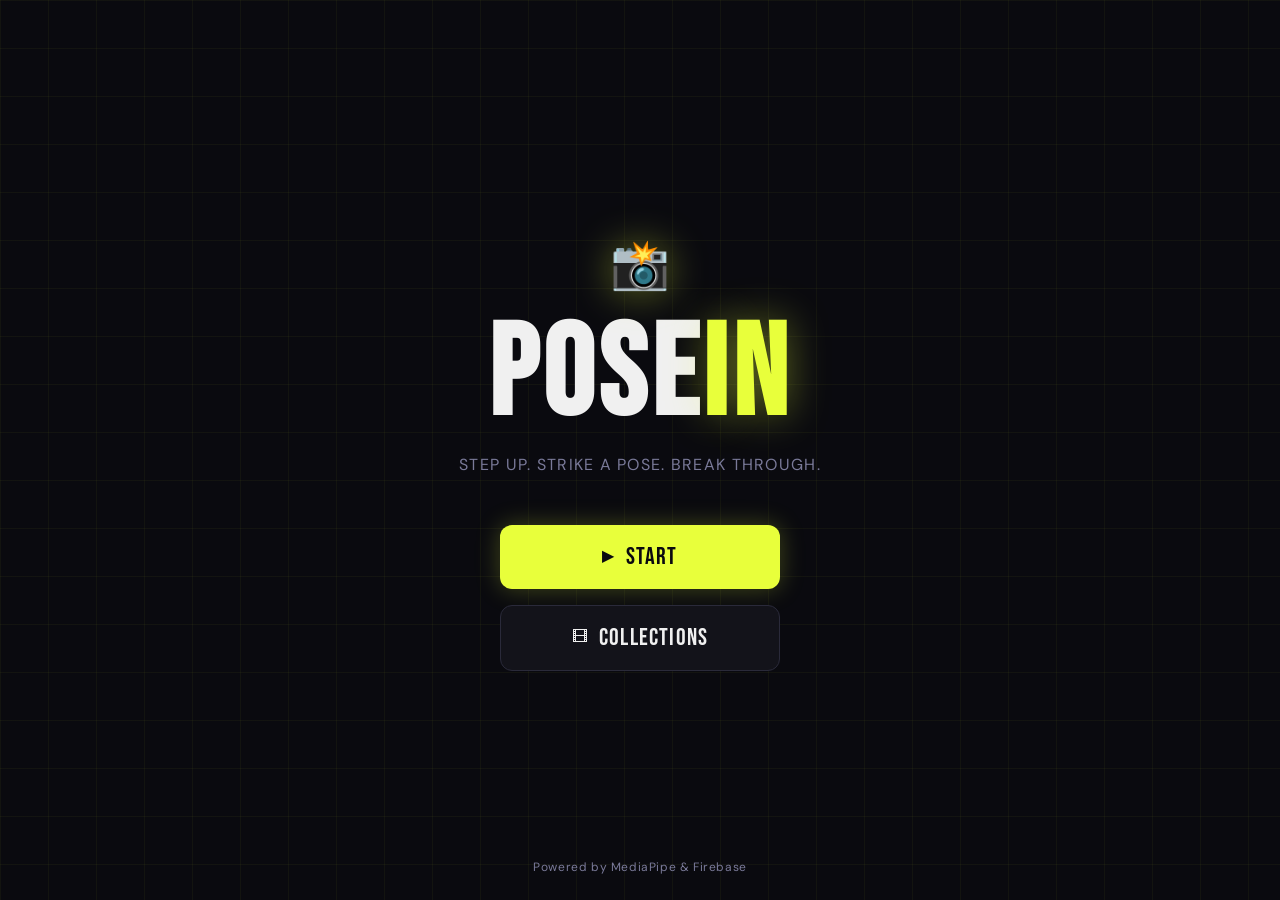
==== index.html @ 0b7c1d47 "Initial commit" ====
<!DOCTYPE html>
<html lang="en">
<head>
  <meta charset="UTF-8" />
  <meta name="viewport" content="width=device-width, initial-scale=1.0" />
  <title>Pose-In Booth</title>
  <link rel="stylesheet" href="css/global.css" />
  <link rel="stylesheet" href="css/lobby.css" />
</head>
<body>

  <div class="lobby-container">

    <div class="lobby-bg-grid"></div>

    <header class="lobby-header">
      <div class="logo-mark">📸</div>
      <h1 class="lobby-title">Pose<span class="accent">In</span></h1>
      <p class="lobby-subtitle">Step up. Strike a pose. Break through.</p>
    </header>

    <nav class="lobby-nav">
      <a href="camera.html" class="btn btn-primary">
        <span class="btn-icon">▶</span>
        Start
      </a>
      <a href="collections.html" class="btn btn-secondary">
        <span class="btn-icon">🎞</span>
        Collections
      </a>
    </nav>

    <footer class="lobby-footer">
      <p>Powered by MediaPipe &amp; Firebase</p>
    </footer>

  </div>

</body>
</html>
---- css/global.css ----
/* ═══════════════════════════════════════════
   GLOBAL.CSS — Shared styles & design tokens
   ═══════════════════════════════════════════ */

@import url('https://fonts.googleapis.com/css2?family=Bebas+Neue&family=DM+Sans:wght@400;500;700&display=swap');

/* ── DESIGN TOKENS ── */
:root {
  --clr-bg:          #0a0a0f;
  --clr-surface:     #13131a;
  --clr-border:      #2a2a3a;
  --clr-accent:      #e8ff3b;
  --clr-accent-dim:  #b8cc2a;
  --clr-danger:      #ff4757;
  --clr-success:     #2ed573;
  --clr-text:        #f0f0f0;
  --clr-text-muted:  #7a7a99;

  --font-display:    'Bebas Neue', sans-serif;
  --font-body:       'DM Sans', sans-serif;

  --radius-sm:       6px;
  --radius-md:       12px;
  --radius-lg:       20px;

  --transition:      0.2s ease;
}

/* ── RESET ── */
*, *::before, *::after { box-sizing: border-box; margin: 0; padding: 0; }

html, body {
  width: 100%; height: 100%;
  background: var(--clr-bg);
  color: var(--clr-text);
  font-family: var(--font-body);
  font-size: 16px;
  line-height: 1.5;
  -webkit-font-smoothing: antialiased;
}

a { color: inherit; text-decoration: none; }
button { cursor: pointer; border: none; background: none; font-family: inherit; }
img, video { display: block; max-width: 100%; }

/* ── UTILITY ── */
.hidden { display: none !important; }

/* ── SHARED BUTTONS ── */
.btn {
  display: inline-flex;
  align-items: center;
  justify-content: center;
  gap: 10px;
  padding: 14px 32px;
  border-radius: var(--radius-md);
  font-family: var(--font-display);
  font-size: 1.3rem;
  letter-spacing: 0.05em;
  transition: transform var(--transition), box-shadow var(--transition);
}

.btn:hover { transform: translateY(-2px); }
.btn:active { transform: translateY(0); }

.btn-primary {
  background: var(--clr-accent);
  color: #0a0a0f;
  box-shadow: 0 0 24px rgba(232, 255, 59, 0.25);
}
.btn-primary:hover { box-shadow: 0 0 40px rgba(232, 255, 59, 0.4); }

.btn-secondary {
  background: var(--clr-surface);
  color: var(--clr-text);
  border: 1px solid var(--clr-border);
}
.btn-secondary:hover { border-color: var(--clr-accent); }

.btn-danger {
  background: var(--clr-danger);
  color: #fff;
}

.btn-back {
  font-family: var(--font-body);
  font-size: 0.9rem;
  color: var(--clr-text-muted);
  transition: color var(--transition);
}
.btn-back:hover { color: var(--clr-accent); }

.btn-icon { font-size: 1rem; }

/* ── SPINNER ── */
.spinner {
  width: 40px; height: 40px;
  border: 3px solid var(--clr-border);
  border-top-color: var(--clr-accent);
  border-radius: 50%;
  animation: spin 0.8s linear infinite;
  margin: 0 auto 16px;
}
@keyframes spin { to { transform: rotate(360deg); } }

/* ── MODAL BASE ── */
.modal {
  position: fixed;
  inset: 0;
  z-index: 100;
  display: flex;
  align-items: center;
  justify-content: center;
}

.modal-backdrop {
  position: absolute;
  inset: 0;
  background: rgba(0,0,0,0.75);
  backdrop-filter: blur(4px);
}

.modal-content {
  position: relative;
  background: var(--clr-surface);
  border: 1px solid var(--clr-border);
  border-radius: var(--radius-lg);
  padding: 32px;
  max-width: 90vw;
  z-index: 1;
}

.modal-confirm { text-align: center; max-width: 360px; }
.modal-confirm h3 { font-size: 1.3rem; margin-bottom: 8px; }
.modal-confirm p  { color: var(--clr-text-muted); margin-bottom: 24px; }
.modal-actions { display: flex; gap: 12px; justify-content: center; }

.btn-close {
  position: absolute;
  top: 16px; right: 16px;
  color: var(--clr-text-muted);
  font-size: 1.1rem;
  transition: color var(--transition);
}
.btn-close:hover { color: var(--clr-text); }
---- css/lobby.css ----
/* ════════════════════════
   LOBBY.CSS
   ════════════════════════ */

.lobby-container {
  min-height: 100vh;
  display: flex;
  flex-direction: column;
  align-items: center;
  justify-content: center;
  gap: 48px;
  padding: 40px 24px;
  position: relative;
  overflow: hidden;
}

/* Subtle grid background */
.lobby-bg-grid {
  position: absolute;
  inset: 0;
  background-image:
    linear-gradient(rgba(232,255,59,0.04) 1px, transparent 1px),
    linear-gradient(90deg, rgba(232,255,59,0.04) 1px, transparent 1px);
  background-size: 48px 48px;
  pointer-events: none;
}

/* ── HEADER ── */
.lobby-header {
  text-align: center;
  animation: fadeUp 0.6s ease both;
}

.logo-mark {
  font-size: 3rem;
  margin-bottom: 12px;
  filter: drop-shadow(0 0 20px rgba(232,255,59,0.4));
}

.lobby-title {
  font-family: var(--font-display);
  font-size: clamp(4rem, 12vw, 8rem);
  letter-spacing: 0.04em;
  line-height: 1;
  color: var(--clr-text);
}

.lobby-title .accent {
  color: var(--clr-accent);
  text-shadow: 0 0 40px rgba(232,255,59,0.4);
}

.lobby-subtitle {
  margin-top: 12px;
  color: var(--clr-text-muted);
  font-size: 1rem;
  letter-spacing: 0.08em;
  text-transform: uppercase;
}

/* ── NAV ── */
.lobby-nav {
  display: flex;
  flex-direction: column;
  gap: 16px;
  width: 100%;
  max-width: 280px;
  animation: fadeUp 0.6s 0.1s ease both;
}

.lobby-nav .btn {
  width: 100%;
  font-size: 1.5rem;
}

/* ── FOOTER ── */
.lobby-footer {
  position: absolute;
  bottom: 24px;
  color: var(--clr-text-muted);
  font-size: 0.75rem;
  letter-spacing: 0.05em;
}

/* ── ANIMATION ── */
@keyframes fadeUp {
  from { opacity: 0; transform: translateY(20px); }
  to   { opacity: 1; transform: translateY(0); }
}
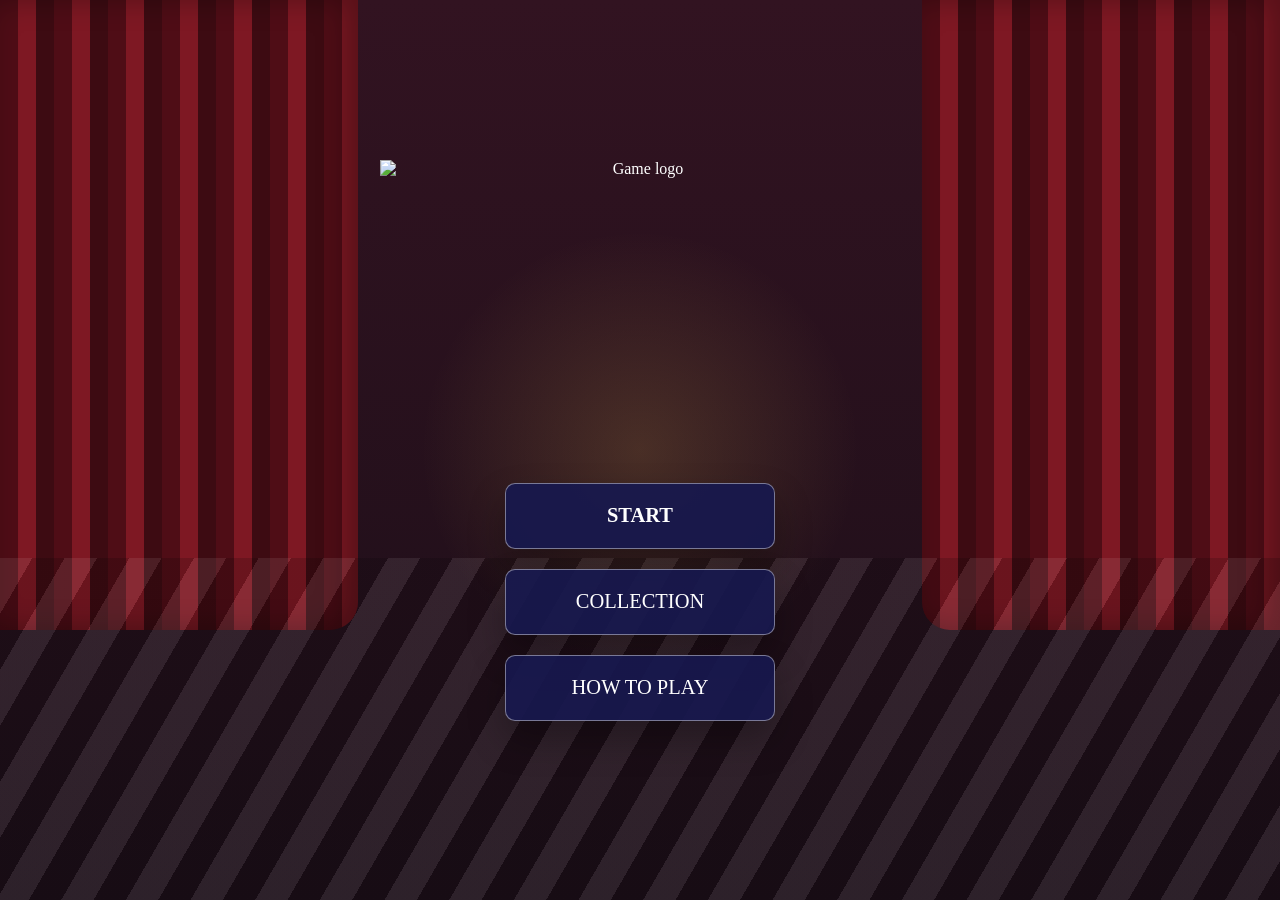
==== commit fc594afe: "Add files via upload" ====
--- a/index.html
+++ b/index.html
@@ -1,40 +1,53 @@
 <!DOCTYPE html>
 <html lang="en">
 <head>
-  <meta charset="UTF-8" />
-  <meta name="viewport" content="width=device-width, initial-scale=1.0" />
-  <title>Pose-In Booth</title>
-  <link rel="stylesheet" href="css/global.css" />
-  <link rel="stylesheet" href="css/lobby.css" />
+  <meta charset="UTF-8">
+  <meta name="viewport" content="width=device-width, initial-scale=1.0">
+  <title>AR Game Lobby</title>
+  <link rel="stylesheet" href="styles.css">
 </head>
-<body>
+<body class="page page-lobby">
+  <main class="shell">
+    <section class="stage-backdrop" aria-hidden="true">
+      <div class="stage-curtain curtain-left"></div>
+      <div class="stage-curtain curtain-right"></div>
+      <div class="stage-floor"></div>
+    </section>
 
-  <div class="lobby-container">
+    <section class="lobby-layout">
+      <div class="logo-placeholder">
+        <div class="logo-frame">
+          <img class="logo-image" src="./PSBimg/logo.png" alt="Game logo">
+        </div>
+      </div>
 
-    <div class="lobby-bg-grid"></div>
+      <nav class="menu-actions stage-menu" aria-label="Main menu">
+        <a class="action action-primary stage-button" href="camera.html">Start</a>
+        <a class="action action-secondary stage-button" href="collections.html">Collection</a>
+        <button id="howToPlayButton" class="action action-secondary stage-button" type="button">How To Play</button>
+      </nav>
+    </section>
+  </main>
 
-    <header class="lobby-header">
-      <div class="logo-mark">📸</div>
-      <h1 class="lobby-title">Pose<span class="accent">In</span></h1>
-      <p class="lobby-subtitle">Step up. Strike a pose. Break through.</p>
-    </header>
+  <div id="howToPlayModal" class="pose-modal-overlay hidden">
+    <div class="pose-modal howto-modal">
+      <header class="pose-modal-header">
+        <button id="closeHowToPlay" class="back-button pose-back-button" type="button">Back</button>
+        <h2>How To Play</h2>
+      </header>
 
-    <nav class="lobby-nav">
-      <a href="camera.html" class="btn btn-primary">
-        <span class="btn-icon">▶</span>
-        Start
-      </a>
-      <a href="collections.html" class="btn btn-secondary">
-        <span class="btn-icon">🎞</span>
-        Collections
-      </a>
-    </nav>
+      <div class="howto-content">
+        <p>Choose a pose, stand in front of the camera, and match the cutout as closely as you can.</p>
+        <p>Press <strong>Capture</strong> to start, hold your position, and aim for the highest accuracy.</p>
+        <p>Your clip saves automatically after the round and can be viewed in <strong>Collection</strong>.</p>
+      </div>
 
-    <footer class="lobby-footer">
-      <p>Powered by MediaPipe &amp; Firebase</p>
-    </footer>
-
+      <footer class="pose-modal-actions">
+        <button id="howToPlayDone" class="modal-button modal-confirm" type="button">Got It</button>
+      </footer>
+    </div>
   </div>
 
+  <script src="index.js"></script>
 </body>
 </html>
--- a/styles.css
+++ b/styles.css
@@ -0,0 +1,1207 @@
+:root {
+  --navy: #17184f;
+  --navy-soft: rgba(23, 24, 79, 0.92);
+  --navy-glass: rgba(23, 24, 79, 0.72);
+  --cream: #fff7e8;
+  --gold: #f1cf60;
+  --red-brick: #b82028;
+  --red-brick-dark: #89141a;
+  --brick-line: #f0d4c7;
+  --text: #ffffff;
+  --muted: #ddd8f3;
+  --line: rgba(255, 255, 255, 0.26);
+  --success: #72f7af;
+  --danger: #ff8ba0;
+  --shadow: 0 18px 36px rgba(0, 0, 0, 0.28);
+  --hole-width: 250px;
+  --hole-height: calc(100vh - 58px - 82px - 32px);
+}
+
+* {
+  box-sizing: border-box;
+}
+
+html,
+body {
+  margin: 0;
+  min-height: 100%;
+  font-family: Georgia, "Times New Roman", serif;
+  background: #120d1d;
+  color: var(--text);
+}
+
+body {
+  min-height: 100vh;
+  overflow: hidden;
+}
+
+a,
+button {
+  font: inherit;
+}
+
+.page {
+  position: relative;
+  min-height: 100vh;
+  overflow: hidden;
+}
+
+.page-collections {
+  background: linear-gradient(180deg, #720f0f 0%, #6b0808 100%);
+}
+
+.shell,
+.camera-shell {
+  position: relative;
+  min-height: 100vh;
+}
+
+.stage-backdrop {
+  position: absolute;
+  inset: 0;
+  background:
+    radial-gradient(circle at center, rgba(255, 203, 88, 0.16), transparent 28%),
+    linear-gradient(180deg, #321321 0%, #1b0e18 100%);
+}
+
+.stage-curtain {
+  position: absolute;
+  top: 0;
+  width: 28%;
+  height: 70%;
+  background:
+    repeating-linear-gradient(
+      90deg,
+      #4f0d16 0 18px,
+      #7e1823 18px 36px,
+      #3d0b12 36px 54px
+    );
+  box-shadow: inset -12px 0 30px rgba(0, 0, 0, 0.32);
+}
+
+.curtain-left {
+  left: 0;
+  border-bottom-right-radius: 28px;
+}
+
+.curtain-right {
+  right: 0;
+  border-bottom-left-radius: 28px;
+}
+
+.stage-floor {
+  position: absolute;
+  inset: auto 0 0;
+  height: 38%;
+  background:
+    repeating-linear-gradient(
+      120deg,
+      rgba(255, 255, 255, 0.08) 0 28px,
+      rgba(0, 0, 0, 0.16) 28px 56px
+    );
+}
+
+.lobby-layout {
+  position: relative;
+  z-index: 1;
+  min-height: 100vh;
+  display: grid;
+  place-items: center;
+  gap: 18px;
+  padding: 16px 32px 36px;
+}
+
+.logo-placeholder {
+  display: grid;
+  place-items: center;
+}
+
+.logo-frame {
+  width: min(620px, 95vw);
+  padding: 0;
+  text-align: center;
+}
+
+.logo-image {
+  display: block;
+  width: min(100%, 520px);
+  max-height: 340px;
+  height: auto;
+  margin: 0 auto;
+  object-fit: contain;
+}
+
+h1,
+h2,
+p {
+  margin: 0;
+}
+
+h1 {
+  font-size: clamp(2.4rem, 5vw, 4rem);
+  line-height: 1;
+  text-transform: uppercase;
+}
+
+h2 {
+  font-size: 1.1rem;
+}
+
+.logo-frame p {
+  margin-top: 12px;
+  color: var(--muted);
+}
+
+.menu-actions,
+.collection-actions {
+  display: flex;
+  gap: 14px;
+}
+
+.menu-actions {
+  flex-direction: column;
+  align-items: center;
+  gap: 20px;
+}
+
+.action,
+.cutout-option,
+.capture-button,
+.utility-button,
+.back-button {
+  display: inline-flex;
+  align-items: center;
+  justify-content: center;
+  border-radius: 10px;
+  padding: 12px 22px;
+  border: 1px solid rgba(255, 255, 255, 0.42);
+  text-decoration: none;
+  color: var(--text);
+  background: var(--navy-soft);
+  cursor: pointer;
+  transition: transform 180ms ease, background 180ms ease, border-color 180ms ease;
+  box-shadow: var(--shadow);
+}
+
+.action:hover,
+.utility-button:hover,
+.back-button:hover,
+.cutout-option:hover,
+.capture-button:hover {
+  transform: translateY(-1px);
+  border-color: #f8f08a;
+  background: #c7cf00;
+  color: var(--navy);
+}
+
+.action:focus-visible,
+.utility-button:focus-visible,
+.back-button:focus-visible,
+.cutout-option:focus-visible,
+.capture-button:focus-visible {
+  transform: translateY(-1px);
+  border-color: #f8f08a;
+  background: #c7cf00;
+  color: var(--navy);
+}
+
+.action-primary,
+.capture-button {
+  background: var(--navy-soft);
+  color: var(--text);
+  font-weight: 700;
+}
+
+.stage-button {
+  min-width: 270px;
+  min-height: 66px;
+  text-transform: uppercase;
+  font-size: 1.28rem;
+}
+
+.camera-feed,
+.overlay-canvas {
+  position: absolute;
+  inset: 0;
+  width: 100%;
+  height: 100%;
+}
+
+.camera-feed {
+  object-fit: cover;
+  background: transparent;
+  opacity: 1;
+}
+
+.overlay-canvas {
+  pointer-events: none;
+}
+
+.top-bar,
+.bottom-bar {
+  position: absolute;
+  left: 0;
+  right: 0;
+  z-index: 3;
+  display: flex;
+  align-items: center;
+  justify-content: space-between;
+  padding: 10px 18px;
+  background: rgba(23, 24, 79, 0.2);
+  border-bottom: 1px solid rgba(255, 255, 255, 0.22);
+  backdrop-filter: blur(4px);
+  -webkit-backdrop-filter: blur(4px);
+}
+
+.top-bar {
+  top: 0;
+}
+
+.top-bar h1 {
+  font-size: clamp(1.2rem, 3vw, 2rem);
+  letter-spacing: 0.06em;
+}
+
+.bottom-bar {
+  bottom: 0;
+  border-top: 1px solid rgba(255, 255, 255, 0.22);
+  border-bottom: 0;
+}
+
+.camera-layout {
+  position: relative;
+  z-index: 2;
+  display: grid;
+  grid-template-columns: 140px minmax(260px, 1fr) 140px;
+  align-items: start;
+  gap: 18px;
+  min-height: 100vh;
+  padding: 84px 20px 100px;
+}
+
+.side-panel {
+  display: flex;
+  flex-direction: column;
+  gap: 18px;
+}
+
+.score-box {
+  padding: 10px 16px;
+  background: var(--navy-soft);
+  border: 1px solid rgba(255, 255, 255, 0.34);
+  border-radius: 10px;
+  text-align: center;
+  box-shadow: var(--shadow);
+}
+
+.score-box span {
+  display: block;
+  margin-bottom: 6px;
+  font-size: 1rem;
+}
+
+.score-box strong {
+  display: block;
+  font-size: 2rem;
+}
+
+.timer-box strong {
+  font-size: 1.6rem;
+}
+
+.pose-zone-wrap {
+  display: grid;
+  place-items: start center;
+}
+
+.pose-zone {
+  position: relative;
+  width: var(--hole-width);
+  height: var(--hole-height);
+  margin-top: 0;
+  border: 4px dashed var(--gold);
+  border-radius: 10px;
+  background: transparent;
+  box-shadow:
+    inset 0 0 0 2px rgba(255, 215, 107, 0.16),
+    0 0 0 9999px rgba(0, 0, 0, 0);
+}
+
+.bottom-left {
+  position: relative;
+}
+
+.hidden {
+  display: none;
+}
+
+.camera-icon-button {
+  width: 82px;
+  height: 62px;
+  padding: 0;
+  border-radius: 12px;
+}
+
+.camera-icon {
+  position: relative;
+  width: 34px;
+  height: 24px;
+  border: 4px solid #ffffff;
+  border-radius: 6px;
+}
+
+.camera-icon::before {
+  content: "";
+  position: absolute;
+  left: 50%;
+  top: 50%;
+  width: 10px;
+  height: 10px;
+  border: 3px solid #ffffff;
+  border-radius: 50%;
+  transform: translate(-50%, -50%);
+}
+
+.camera-icon::after {
+  content: "";
+  position: absolute;
+  top: -10px;
+  left: 6px;
+  width: 12px;
+  height: 8px;
+  border-radius: 4px 4px 0 0;
+  background: #ffffff;
+}
+
+.capture-button:hover .camera-icon,
+.capture-button:focus-visible .camera-icon {
+  border-color: var(--navy);
+}
+
+.capture-button:hover .camera-icon::before,
+.capture-button:focus-visible .camera-icon::before {
+  border-color: var(--navy);
+}
+
+.capture-button:hover .camera-icon::after,
+.capture-button:focus-visible .camera-icon::after {
+  background: var(--navy);
+}
+
+.back-button,
+.utility-button,
+.end-button {
+  min-width: 90px;
+}
+
+.result-banner {
+  position: absolute;
+  right: 24px;
+  bottom: 24px;
+  z-index: 3;
+  max-width: min(420px, calc(100% - 48px));
+  padding: 22px 24px;
+  border-radius: 16px;
+  border: 1px solid var(--line);
+  background: rgba(23, 24, 79, 0.38);
+  box-shadow: var(--shadow);
+  animation: pop-in 220ms ease;
+  backdrop-filter: blur(6px);
+  -webkit-backdrop-filter: blur(6px);
+}
+
+.result-banner.success {
+  border-color: rgba(114, 247, 175, 0.6);
+}
+
+.result-banner.fail {
+  border-color: rgba(255, 127, 150, 0.6);
+}
+
+.collections-shell {
+  min-height: 100vh;
+}
+
+.replay-shell {
+  min-height: 100vh;
+}
+
+.collections-topbar {
+  position: sticky;
+  top: 0;
+  z-index: 3;
+  display: grid;
+  grid-template-columns: 110px 1fr 110px;
+  align-items: center;
+  gap: 12px;
+  padding: 8px 6px;
+  background: var(--navy-soft);
+  border-top: 2px solid #0ca2ff;
+  border-bottom: 1px solid rgba(255, 255, 255, 0.24);
+}
+
+.collections-topbar h1 {
+  font-size: clamp(1.2rem, 3vw, 2rem);
+  text-align: center;
+}
+
+.replay-shell .collections-topbar {
+  grid-template-columns: 110px 1fr 110px;
+  padding: 8px 6px;
+}
+
+.clip-count {
+  justify-self: end;
+  min-width: 84px;
+  padding: 7px 14px;
+  border-radius: 999px;
+  background: #c7cf00;
+  color: #17184f;
+  font-size: 0.9rem;
+  font-weight: 700;
+  text-align: center;
+}
+
+.collections-stage {
+  padding: 18px 4px 24px;
+}
+
+.collection-grid {
+  display: grid;
+  grid-template-columns: repeat(3, minmax(0, 1fr));
+  gap: 14px;
+  align-items: start;
+}
+
+.collection-item {
+  padding: 8px;
+  border-radius: 20px;
+  background: var(--navy-soft);
+  border: 1px solid rgba(255, 255, 255, 0.42);
+  box-shadow: var(--shadow);
+  cursor: pointer;
+}
+
+.collection-preview {
+  position: relative;
+  display: grid;
+  place-items: center;
+  height: 82px;
+  border-radius: 14px;
+  background: rgba(255, 255, 255, 0.03);
+  border: 1px solid rgba(255, 255, 255, 0.18);
+  overflow: hidden;
+}
+
+.preview-trigger {
+  width: 100%;
+  padding: 0;
+  cursor: pointer;
+}
+
+.collection-title {
+  display: block;
+  width: 100%;
+  margin-top: 8px;
+  padding: 0;
+  border: 0;
+  background: transparent;
+  color: var(--text);
+  font: inherit;
+  font-size: 0.82rem;
+  font-weight: 700;
+  text-align: left;
+  text-transform: uppercase;
+  cursor: pointer;
+}
+
+.collection-preview video {
+  width: 100%;
+  height: 100%;
+  object-fit: cover;
+  display: block;
+}
+
+.preview-badge,
+.preview-duration {
+  position: absolute;
+  padding: 2px 6px;
+  border-radius: 999px;
+  border: 1px solid rgba(255, 255, 255, 0.5);
+  background: rgba(23, 24, 79, 0.9);
+  font-size: 0.55rem;
+  line-height: 1;
+}
+
+.preview-badge {
+  top: 6px;
+  left: 6px;
+}
+
+.preview-duration {
+  right: 6px;
+  bottom: 6px;
+}
+
+.preview-play {
+  position: absolute;
+  left: 50%;
+  top: 50%;
+  width: 34px;
+  height: 34px;
+  border-radius: 50%;
+  border: 4px solid #c7cf00;
+  transform: translate(-50%, -50%);
+}
+
+.preview-play::before {
+  content: "";
+  position: absolute;
+  left: 50%;
+  top: 50%;
+  transform: translate(-35%, -50%);
+  width: 0;
+  height: 0;
+  border-top: 8px solid transparent;
+  border-bottom: 8px solid transparent;
+  border-left: 12px solid #c7cf00;
+}
+
+.collection-meta {
+  display: flex;
+  gap: 4px;
+  flex-wrap: wrap;
+  margin-top: 6px;
+  margin-bottom: 8px;
+}
+
+.meta-pill {
+  padding: 1px 6px;
+  border-radius: 999px;
+  border: 1px solid rgba(255, 255, 255, 0.36);
+  background: rgba(255, 255, 255, 0.06);
+  color: var(--muted);
+  font-size: 0.45rem;
+}
+
+.collection-actions {
+  display: grid;
+  grid-template-columns: repeat(3, 1fr);
+  gap: 6px;
+}
+
+.collection-action {
+  display: inline-flex;
+  align-items: center;
+  justify-content: center;
+  min-height: 30px;
+  padding: 0;
+  border-radius: 8px;
+  border: 1px solid rgba(255, 255, 255, 0.42);
+  background: var(--navy-soft);
+  color: #c7cf00;
+  cursor: pointer;
+  text-decoration: none;
+  transition: background 180ms ease, color 180ms ease, border-color 180ms ease, transform 180ms ease;
+}
+
+.collection-action:hover,
+.collection-action:focus-visible {
+  background: #c7cf00;
+  color: var(--navy);
+  border-color: #f8f08a;
+  transform: translateY(-1px);
+}
+
+.action-icon {
+  width: 16px;
+  height: 16px;
+  object-fit: contain;
+  display: block;
+  filter: brightness(0) saturate(100%) invert(80%) sepia(65%) saturate(1496%) hue-rotate(17deg) brightness(98%) contrast(102%);
+  transition: filter 180ms ease, transform 180ms ease;
+}
+
+.collection-action:hover .action-icon,
+.collection-action:focus-visible .action-icon {
+  filter: brightness(0) saturate(100%) invert(11%) sepia(24%) saturate(3446%) hue-rotate(216deg) brightness(92%) contrast(101%);
+}
+
+.replay-stage {
+  padding: 22px 18px 28px;
+}
+
+.replay-card {
+  max-width: 860px;
+  margin: 0 auto;
+}
+
+.replay-preview {
+  position: relative;
+  display: grid;
+  place-items: center;
+  min-height: 260px;
+  border-radius: 20px;
+  background: var(--navy-soft);
+  border: 1px solid rgba(255, 255, 255, 0.42);
+  box-shadow: var(--shadow);
+  overflow: hidden;
+}
+
+.replay-video,
+.replay-preview video {
+  width: 100%;
+  height: 100%;
+  object-fit: cover;
+  display: block;
+}
+
+.replay-mock {
+  position: absolute;
+  inset: 0;
+  display: grid;
+  place-items: center;
+  background: rgba(255, 255, 255, 0.02);
+  border: 0;
+  width: 100%;
+  cursor: pointer;
+}
+
+.replay-mock .preview-play {
+  width: 64px;
+  height: 64px;
+}
+
+.replay-mock .preview-play::before {
+  border-top-width: 14px;
+  border-bottom-width: 14px;
+  border-left-width: 21px;
+}
+
+.replay-meta {
+  display: flex;
+  gap: 12px;
+  flex-wrap: wrap;
+  margin-top: 14px;
+}
+
+.replay-actions {
+  display: grid;
+  grid-template-columns: repeat(3, minmax(0, 1fr));
+  gap: 28px;
+  margin-top: 20px;
+}
+
+.replay-button {
+  min-width: 0;
+  width: 100%;
+  font-size: 1.05rem;
+}
+
+.session-complete-modal {
+  width: min(100%, 470px);
+  padding: 0 18px 20px;
+  border-radius: 12px;
+  background: rgba(22, 22, 80, 0.97);
+  border: 1px solid rgba(255, 255, 255, 0.16);
+  box-shadow: var(--shadow);
+}
+
+.session-complete-header {
+  margin: 0 -18px;
+}
+
+.session-complete-header h2 {
+  grid-column: 1 / -1;
+  text-align: center;
+  font-size: 1.9rem;
+  text-transform: uppercase;
+}
+
+.session-stats-grid {
+  display: grid;
+  grid-template-columns: repeat(3, minmax(0, 1fr));
+  gap: 18px;
+  padding-top: 28px;
+}
+
+.session-stat-card {
+  display: grid;
+  justify-items: center;
+  gap: 8px;
+  padding: 14px 10px 16px;
+  border-radius: 8px;
+  background: rgba(149, 151, 204, 0.25);
+}
+
+.session-stat-card strong {
+  color: #d4d800;
+  font-size: 2.2rem;
+  line-height: 1;
+}
+
+.session-stat-card span {
+  font-size: 0.78rem;
+  text-align: center;
+}
+
+.session-complete-copy {
+  padding: 20px 0 12px;
+  text-align: center;
+}
+
+.session-complete-actions {
+  display: grid;
+  grid-template-columns: repeat(3, minmax(0, 1fr));
+  gap: 18px;
+}
+
+.countdown-overlay {
+  position: absolute;
+  inset: 0;
+  z-index: 12;
+  display: grid;
+  place-items: center;
+  pointer-events: none;
+}
+
+.countdown-value {
+  font-size: clamp(4rem, 12vw, 7rem);
+  font-weight: 700;
+  line-height: 1;
+  color: #fff7e8;
+  text-shadow: 0 10px 28px rgba(0, 0, 0, 0.45);
+}
+
+.session-link-button {
+  display: inline-flex;
+  align-items: center;
+  justify-content: center;
+  text-decoration: none;
+}
+
+.pose-modal-overlay {
+  position: fixed;
+  inset: 0;
+  z-index: 18;
+  display: grid;
+  place-items: center;
+  padding: 20px;
+  background: rgba(0, 0, 0, 0.55);
+  backdrop-filter: blur(4px);
+  -webkit-backdrop-filter: blur(4px);
+}
+
+.pose-modal-overlay.hidden {
+  display: none;
+}
+
+.pose-modal {
+  width: min(100%, 560px);
+  min-height: 420px;
+  max-height: min(82vh, 620px);
+  padding: 0 14px 18px;
+  border-radius: 14px;
+  background: rgba(22, 22, 80, 0.96);
+  border: 1px solid rgba(255, 255, 255, 0.16);
+  box-shadow: var(--shadow);
+}
+
+.pose-modal-header {
+  display: grid;
+  grid-template-columns: 86px 1fr 86px;
+  align-items: center;
+  margin: 0 -10px;
+  padding: 10px 14px;
+  border-radius: 14px 14px 0 0;
+  background: #2430ae;
+}
+
+.pose-modal-header h2 {
+  text-align: center;
+  font-size: 1.7rem;
+  text-transform: uppercase;
+}
+
+.pose-back-button {
+  min-width: 74px;
+  padding: 8px 14px;
+}
+
+.pose-back-button:hover,
+.pose-back-button:focus-visible,
+.pose-filter:hover,
+.pose-filter:focus-visible {
+  border-color: #f8f08a;
+  background: #c7cf00;
+  color: var(--navy);
+}
+
+.pose-filter-row {
+  display: flex;
+  gap: 10px;
+  flex-wrap: wrap;
+  padding: 16px 0 10px;
+}
+
+.pose-filter {
+  min-width: 48px;
+  min-height: 24px;
+  padding: 0 12px;
+  border-radius: 999px;
+  border: 1px solid rgba(255, 255, 255, 0.82);
+  background: transparent;
+  color: var(--text);
+  text-transform: uppercase;
+  cursor: pointer;
+}
+
+.pose-filter.active {
+  background: rgba(255, 255, 255, 0.14);
+}
+
+.pose-grid {
+  display: grid;
+  grid-template-columns: repeat(4, minmax(0, 1fr));
+  gap: 14px;
+  max-height: 240px;
+  overflow-y: auto;
+  padding: 12px 2px 6px;
+}
+
+.pose-card {
+  display: grid;
+  gap: 6px;
+  align-content: start;
+  padding: 0;
+  border: 0;
+  background: transparent;
+  color: var(--text);
+  text-align: left;
+  cursor: pointer;
+  transition: transform 180ms ease, filter 180ms ease;
+}
+
+.pose-card-thumb {
+  display: block;
+  width: 100%;
+  aspect-ratio: 1 / 1;
+  border-radius: 2px;
+  background: rgba(149, 151, 204, 0.3);
+  overflow: hidden;
+  border: 2px solid transparent;
+  transition: transform 180ms ease, border-color 180ms ease, box-shadow 180ms ease, filter 180ms ease;
+}
+
+.pose-card-image {
+  display: block;
+  width: 100%;
+  height: 100%;
+  object-fit: cover;
+  transition: transform 180ms ease, filter 180ms ease;
+}
+
+.pose-card-label,
+.pose-card-difficulty {
+  font-size: 0.72rem;
+  text-transform: uppercase;
+}
+
+.pose-card.selected .pose-card-thumb {
+  border-color: var(--gold);
+  box-shadow: 0 0 0 3px rgba(241, 207, 96, 0.24);
+}
+
+.pose-card:hover,
+.pose-card:focus-visible {
+  transform: translateY(-4px);
+}
+
+.pose-card:hover .pose-card-thumb,
+.pose-card:focus-visible .pose-card-thumb {
+  border-color: #f8f08a;
+  box-shadow: 0 12px 24px rgba(0, 0, 0, 0.32);
+}
+
+.pose-card:hover .pose-card-image,
+.pose-card:focus-visible .pose-card-image {
+  transform: scale(1.04);
+  filter: brightness(1.08) saturate(1.08);
+}
+
+.pose-card.selected .pose-card-image {
+  transform: scale(1.03);
+  filter: brightness(1.08) saturate(1.1);
+}
+
+.pose-modal-actions {
+  display: flex;
+  justify-content: center;
+  gap: 42px;
+  padding-top: 24px;
+}
+
+.howto-modal {
+  min-height: 0;
+}
+
+.howto-content {
+  padding: 20px 8px 4px;
+  display: grid;
+  gap: 14px;
+  text-align: center;
+}
+
+.howto-content p {
+  color: var(--cream);
+  line-height: 1.5;
+}
+
+.pose-modal-actions .modal-button {
+  min-width: 110px;
+}
+
+.modal-overlay {
+  position: fixed;
+  inset: 0;
+  z-index: 20;
+  display: grid;
+  place-items: center;
+  padding: 24px;
+  background: rgba(9, 6, 20, 0.58);
+  backdrop-filter: blur(6px);
+  -webkit-backdrop-filter: blur(6px);
+}
+
+.modal-card {
+  width: min(100%, 340px);
+  padding: 22px 20px 18px;
+  border-radius: 16px;
+  background: rgba(23, 24, 79, 0.96);
+  border: 1px solid rgba(255, 255, 255, 0.14);
+  box-shadow: 0 22px 48px rgba(0, 0, 0, 0.4);
+  text-align: center;
+}
+
+.modal-title {
+  font-size: 1.05rem;
+  text-transform: uppercase;
+}
+
+.modal-copy {
+  margin-top: 8px;
+  color: var(--gold);
+  font-size: 0.72rem;
+}
+
+.modal-copy-strong {
+  color: var(--gold);
+}
+
+.success-text {
+  color: #39ff64;
+}
+
+.danger-text {
+  color: #ec2e1d;
+}
+
+.modal-icon,
+.modal-trash-icon {
+  margin: 0 auto 14px;
+}
+
+.success-icon {
+  position: relative;
+  width: 74px;
+  height: 74px;
+  border: 5px solid #39ff64;
+  border-radius: 50%;
+}
+
+.success-icon span {
+  position: absolute;
+  left: 50%;
+  top: 50%;
+  width: 24px;
+  height: 12px;
+  border-left: 5px solid #39ff64;
+  border-bottom: 5px solid #39ff64;
+  transform: translate(-50%, -60%) rotate(-45deg);
+}
+
+.modal-trash-icon {
+  position: relative;
+  width: 54px;
+  height: 54px;
+}
+
+.trash-lid {
+  position: absolute;
+  left: 50%;
+  top: 9px;
+  width: 26px;
+  height: 4px;
+  border-radius: 999px;
+  background: #ec2e1d;
+  transform: translateX(-50%);
+}
+
+.trash-lid::before {
+  content: "";
+  position: absolute;
+  left: 50%;
+  top: -6px;
+  width: 12px;
+  height: 5px;
+  border: 3px solid #ec2e1d;
+  border-bottom: 0;
+  border-radius: 4px 4px 0 0;
+  transform: translateX(-50%);
+}
+
+.trash-bin {
+  position: absolute;
+  left: 50%;
+  top: 16px;
+  width: 24px;
+  height: 24px;
+  border: 4px solid #ec2e1d;
+  border-top-width: 3px;
+  border-radius: 2px 2px 4px 4px;
+  transform: translateX(-50%);
+}
+
+.trash-bin::before,
+.trash-bin::after {
+  content: "";
+  position: absolute;
+  top: 4px;
+  width: 3px;
+  height: 12px;
+  background: #ec2e1d;
+}
+
+.trash-bin::before {
+  left: 5px;
+}
+
+.trash-bin::after {
+  right: 5px;
+}
+
+.modal-actions {
+  display: flex;
+  justify-content: center;
+  gap: 18px;
+  margin-top: 16px;
+}
+
+.modal-button {
+  min-width: 94px;
+  min-height: 28px;
+  padding: 0 14px;
+  border: 0;
+  border-radius: 999px;
+  background: #7f1409;
+  color: #ffffff;
+  font-size: 0.68rem;
+  font-weight: 700;
+  text-transform: uppercase;
+  cursor: pointer;
+}
+
+.modal-button:hover,
+.modal-button:focus-visible {
+  background: #a81b0e;
+}
+
+.modal-done {
+  margin-top: 16px;
+}
+
+.danger-button {
+  border-color: rgba(255, 127, 150, 0.5);
+}
+
+@keyframes pop-in {
+  from {
+    opacity: 0;
+    transform: translateY(12px) scale(0.98);
+  }
+
+  to {
+    opacity: 1;
+    transform: translateY(0) scale(1);
+  }
+}
+
+@media (max-width: 768px) {
+  body {
+    overflow: auto;
+  }
+
+  .lobby-layout {
+    padding-top: 56px;
+  }
+
+  .camera-layout {
+    grid-template-columns: 1fr;
+    justify-items: center;
+  }
+
+  .side-panel {
+    width: 100%;
+    max-width: 280px;
+  }
+
+  .top-bar,
+  .bottom-bar {
+    gap: 12px;
+    flex-wrap: wrap;
+  }
+
+  .collections-topbar {
+    grid-template-columns: 90px 1fr 90px;
+  }
+
+  .replay-shell .collections-topbar {
+    grid-template-columns: 90px 1fr 90px;
+  }
+
+  .top-bar h1 {
+    width: 100%;
+    text-align: center;
+    order: -1;
+  }
+
+  .pose-zone {
+    width: 220px;
+    height: calc(100vh - 72px - 104px - 26px);
+  }
+
+  .collection-grid {
+    grid-template-columns: 1fr;
+  }
+
+  .replay-actions {
+    grid-template-columns: 1fr;
+    gap: 14px;
+  }
+
+  .session-stats-grid,
+  .session-complete-actions {
+    grid-template-columns: 1fr;
+  }
+
+  .pose-grid {
+    grid-template-columns: repeat(2, minmax(0, 1fr));
+    max-height: 220px;
+  }
+
+  .modal-actions {
+    flex-direction: column;
+    align-items: center;
+    gap: 10px;
+  }
+}
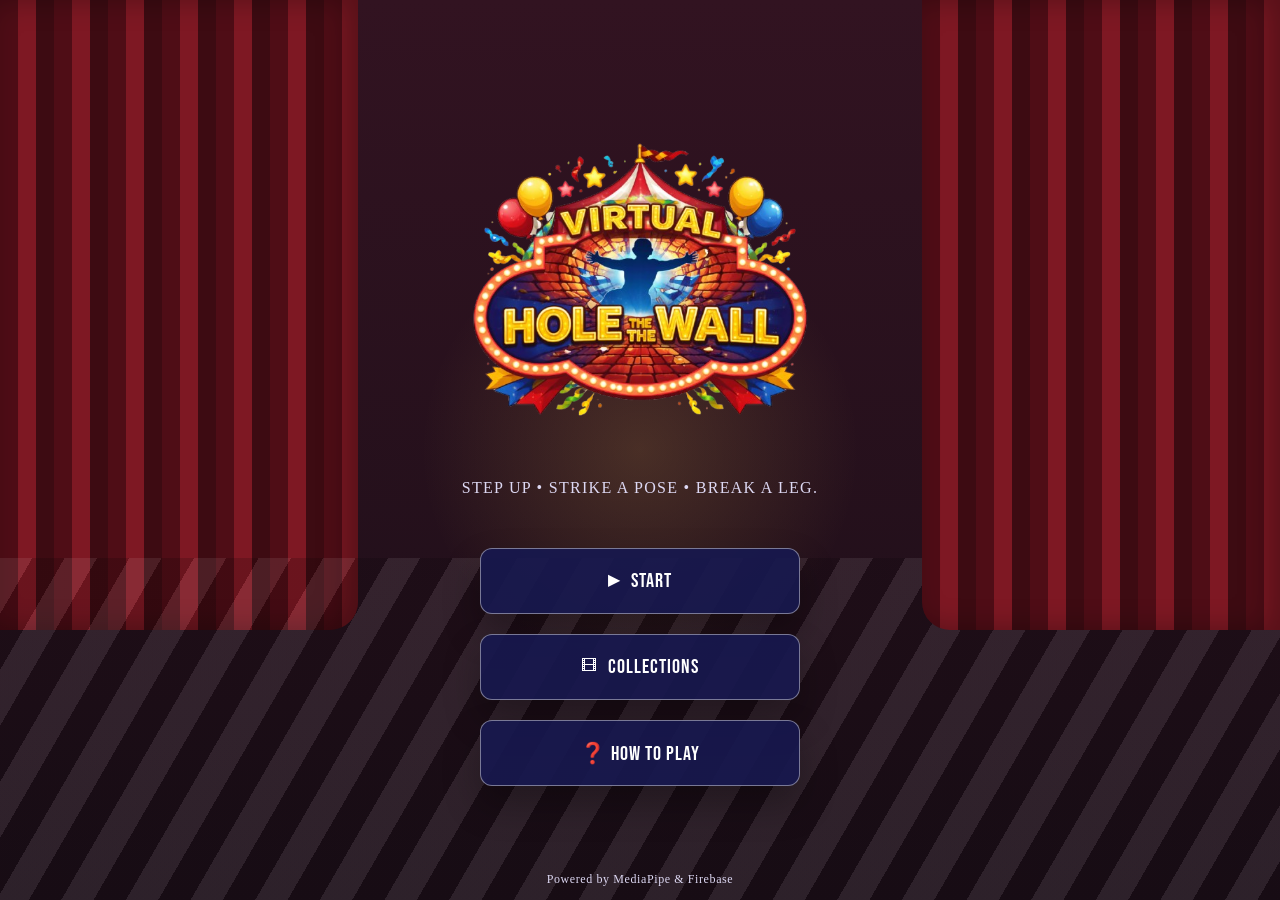
==== commit f793a053: "feat: completed MVP" ====
--- a/index.html
+++ b/index.html
@@ -1,53 +1,81 @@
 <!DOCTYPE html>
 <html lang="en">
 <head>
-  <meta charset="UTF-8">
-  <meta name="viewport" content="width=device-width, initial-scale=1.0">
-  <title>AR Game Lobby</title>
-  <link rel="stylesheet" href="styles.css">
+  <meta charset="UTF-8" />
+  <meta name="viewport" content="width=device-width, initial-scale=1.0" />
+  <title>Pose-In Booth</title>
+  <link rel="stylesheet" href="css/global.css" />
+  <link rel="stylesheet" href="css/lobby.css" />
 </head>
-<body class="page page-lobby">
-  <main class="shell">
-    <section class="stage-backdrop" aria-hidden="true">
-      <div class="stage-curtain curtain-left"></div>
-      <div class="stage-curtain curtain-right"></div>
-      <div class="stage-floor"></div>
-    </section>
+<body>
 
-    <section class="lobby-layout">
-      <div class="logo-placeholder">
-        <div class="logo-frame">
-          <img class="logo-image" src="./PSBimg/logo.png" alt="Game logo">
-        </div>
-      </div>
+  <div class="lobby-container">
 
-      <nav class="menu-actions stage-menu" aria-label="Main menu">
-        <a class="action action-primary stage-button" href="camera.html">Start</a>
-        <a class="action action-secondary stage-button" href="collections.html">Collection</a>
-        <button id="howToPlayButton" class="action action-secondary stage-button" type="button">How To Play</button>
-      </nav>
-    </section>
-  </main>
+    <div class="lobby-bg-grid"></div>
 
-  <div id="howToPlayModal" class="pose-modal-overlay hidden">
+    <header class="lobby-header">
+      <!-- <div class="logo-mark">📸</div>
+      <h1 class="lobby-title">Pose<span class="accent">In</span></h1> -->
+      <img src="assets/cutouts/main_menu_logo.png" class="header-logo" width="70%">
+      <p class="lobby-subtitle">Step up  &bull;  Strike a pose  &bull;  Break a leg.</p>
+    </header>
+
+    <nav class="lobby-nav">
+      <a href="camera.html" class="btn btn-primary">
+        <span class="btn-icon">▶</span>
+        Start
+      </a>
+      <a href="collections.html" class="btn btn-secondary">
+        <span class="btn-icon">🎞</span>
+        Collections
+      </a>
+      <button id="how-to-play-btn" class="btn btn-secondary" type="button">
+        ❓ How To Play
+      </button>
+    </nav>
+
+    <footer class="lobby-footer">
+      <p>Powered by MediaPipe &amp; Firebase</p>
+    </footer>
+
+  </div>
+
+  <div id="how-to-play-modal" class="pose-modal-overlay hidden">
     <div class="pose-modal howto-modal">
       <header class="pose-modal-header">
-        <button id="closeHowToPlay" class="back-button pose-back-button" type="button">Back</button>
+        <button id="how-to-play-close" class="btn-back pose-back-button" type="button">Back</button>
         <h2>How To Play</h2>
+        <span></span>
       </header>
-
       <div class="howto-content">
         <p>Choose a pose, stand in front of the camera, and match the cutout as closely as you can.</p>
         <p>Press <strong>Capture</strong> to start, hold your position, and aim for the highest accuracy.</p>
-        <p>Your clip saves automatically after the round and can be viewed in <strong>Collection</strong>.</p>
+        <p>Your clip saves automatically after the round and can be viewed in <strong>Collections</strong>.</p>
       </div>
-
       <footer class="pose-modal-actions">
-        <button id="howToPlayDone" class="modal-button modal-confirm" type="button">Got It</button>
+        <button id="how-to-play-done" class="modal-button" type="button">Got It</button>
       </footer>
     </div>
   </div>
 
-  <script src="index.js"></script>
+  <script>
+    const _htpBtn = document.getElementById('how-to-play-btn');
+    const _htpModal = document.getElementById('how-to-play-modal');
+    const _htpClose = document.getElementById('how-to-play-close');
+    const _htpDone = document.getElementById('how-to-play-done');
+
+    function _openHtp() {
+      _htpModal.classList.remove('hidden');
+    }
+
+    function _closeHtp() {
+      _htpModal.classList.add('hidden');
+    }
+
+    _htpBtn.addEventListener('click', _openHtp);
+    _htpClose.addEventListener('click', _closeHtp);
+    _htpDone.addEventListener('click', _closeHtp);
+  </script>
+
 </body>
 </html>
--- a/css/global.css
+++ b/css/global.css
@@ -0,0 +1,312 @@
+/* =========================================
+   GLOBAL.CSS - Shared styles & design tokens
+   ========================================= */
+
+@import url('https://fonts.googleapis.com/css2?family=Bebas+Neue&family=DM+Sans:wght@400;500;700&display=swap');
+
+:root {
+  --clr-bg: #120d1d;
+  --clr-surface: rgba(23, 24, 79, 0.92);
+  --clr-border: rgba(255, 255, 255, 0.26);
+  --clr-accent: #c7cf00;
+  --clr-accent-dim: #f1cf60;
+  --clr-danger: #ff8ba0;
+  --clr-success: #72f7af;
+  --clr-text: #ffffff;
+  --clr-text-muted: #ddd8f3;
+
+  --navy: #17184f;
+  --navy-soft: rgba(23, 24, 79, 0.92);
+  --navy-glass: rgba(23, 24, 79, 0.72);
+  --cream: #fff7e8;
+  --gold: #f1cf60;
+  --red-brick: #b82028;
+  --shadow: 0 18px 36px rgba(0, 0, 0, 0.28);
+
+  --font-display: 'Bebas Neue', sans-serif;
+  --font-body: 'DM Sans', sans-serif;
+
+  --radius-sm: 6px;
+  --radius-md: 12px;
+  --radius-lg: 20px;
+
+  --transition: 0.2s ease;
+}
+
+*,
+*::before,
+*::after {
+  box-sizing: border-box;
+  margin: 0;
+  padding: 0;
+}
+
+html,
+body {
+  width: 100%;
+  height: 100%;
+  background: #120d1d;
+  color: var(--clr-text);
+  font-family: Georgia, "Times New Roman", serif;
+  font-size: 16px;
+  line-height: 1.5;
+  -webkit-font-smoothing: antialiased;
+}
+
+a {
+  color: inherit;
+  text-decoration: none;
+}
+
+button {
+  cursor: pointer;
+  border: none;
+  background: none;
+  font-family: inherit;
+}
+
+img,
+video {
+  display: block;
+  max-width: 100%;
+}
+
+.hidden {
+  display: none !important;
+}
+
+.btn {
+  display: inline-flex;
+  align-items: center;
+  justify-content: center;
+  gap: 10px;
+  padding: 14px 32px;
+  border-radius: var(--radius-md);
+  font-family: var(--font-display);
+  font-size: 1.3rem;
+  letter-spacing: 0.05em;
+  transition: transform var(--transition), box-shadow var(--transition), background var(--transition), border-color var(--transition), color var(--transition);
+}
+
+.btn:hover {
+  transform: translateY(-2px);
+}
+
+.btn:active {
+  transform: translateY(0);
+}
+
+.btn-primary {
+  background: var(--navy-soft);
+  color: var(--clr-text);
+  border: 1px solid rgba(255, 255, 255, 0.42);
+  box-shadow: var(--shadow);
+}
+
+.btn-primary:hover,
+.btn-primary:focus-visible {
+  background: #c7cf00;
+  color: var(--navy);
+  border-color: #f8f08a;
+  box-shadow: var(--shadow);
+}
+
+.btn-secondary {
+  background: var(--navy-soft);
+  color: var(--clr-text);
+  border: 1px solid rgba(255, 255, 255, 0.42);
+  box-shadow: var(--shadow);
+}
+
+.btn-secondary:hover,
+.btn-secondary:focus-visible {
+  background: #c7cf00;
+  color: var(--navy);
+  border-color: #f8f08a;
+}
+
+.btn-danger {
+  background: var(--clr-danger);
+  color: #fff;
+}
+
+.btn-back {
+  font-family: var(--font-body);
+  font-size: 0.9rem;
+  color: var(--clr-text);
+  transition: color var(--transition);
+}
+
+.btn-back:hover {
+  color: var(--navy);
+}
+
+.btn-icon {
+  font-size: 1rem;
+}
+
+.spinner {
+  width: 40px;
+  height: 40px;
+  border: 3px solid var(--clr-border);
+  border-top-color: var(--clr-accent);
+  border-radius: 50%;
+  animation: spin 0.8s linear infinite;
+  margin: 0 auto 16px;
+}
+
+@keyframes spin {
+  to {
+    transform: rotate(360deg);
+  }
+}
+
+.modal {
+  position: fixed;
+  inset: 0;
+  z-index: 100;
+  display: flex;
+  align-items: center;
+  justify-content: center;
+}
+
+.modal-backdrop {
+  position: absolute;
+  inset: 0;
+  background: rgba(0, 0, 0, 0.75);
+  backdrop-filter: blur(4px);
+}
+
+.modal-content {
+  position: relative;
+  background: var(--clr-surface);
+  border: 1px solid var(--clr-border);
+  border-radius: var(--radius-lg);
+  padding: 32px;
+  max-width: 90vw;
+  z-index: 1;
+}
+
+.modal-confirm {
+  text-align: center;
+  max-width: 360px;
+}
+
+.modal-confirm h3 {
+  font-size: 1.3rem;
+  margin-bottom: 8px;
+}
+
+.modal-confirm p {
+  color: var(--clr-text-muted);
+  margin-bottom: 24px;
+}
+
+.modal-actions {
+  display: flex;
+  gap: 12px;
+  justify-content: center;
+}
+
+.btn-close {
+  position: absolute;
+  top: 16px;
+  right: 16px;
+  color: var(--clr-text-muted);
+  font-size: 1.1rem;
+  transition: color var(--transition);
+}
+
+.btn-close:hover {
+  color: var(--clr-text);
+}
+
+.modal-button {
+  min-width: 94px;
+  min-height: 28px;
+  padding: 0 14px;
+  border: 0;
+  border-radius: 999px;
+  background: #7f1409;
+  color: #ffffff;
+  font-size: 0.68rem;
+  font-weight: 700;
+  text-transform: uppercase;
+  cursor: pointer;
+}
+
+.modal-button:hover,
+.modal-button:focus-visible {
+  background: #a81b0e;
+}
+
+.pose-modal-overlay {
+  position: fixed;
+  inset: 0;
+  z-index: 18;
+  display: grid;
+  place-items: center;
+  padding: 20px;
+  background: rgba(0, 0, 0, 0.55);
+  backdrop-filter: blur(4px);
+  -webkit-backdrop-filter: blur(4px);
+}
+
+.pose-modal-overlay.hidden {
+  display: none;
+}
+
+.pose-modal {
+  width: min(100%, 560px);
+  min-height: 420px;
+  max-height: min(82vh, 620px);
+  padding: 0 14px 18px;
+  border-radius: 14px;
+  background: rgba(22, 22, 80, 0.96);
+  border: 1px solid rgba(255, 255, 255, 0.16);
+  box-shadow: var(--shadow);
+}
+
+.pose-modal-header {
+  display: grid;
+  grid-template-columns: 86px 1fr 86px;
+  align-items: center;
+  margin: 0 -10px;
+  padding: 10px 14px;
+  border-radius: 14px 14px 0 0;
+  background: #2430ae;
+}
+
+.pose-modal-header h2 {
+  text-align: center;
+  font-size: 1.7rem;
+  text-transform: uppercase;
+}
+
+.pose-modal-actions {
+  display: flex;
+  justify-content: center;
+  gap: 42px;
+  padding-top: 24px;
+}
+
+.howto-modal {
+  min-height: 0;
+}
+
+.howto-content {
+  padding: 20px 8px 4px;
+  display: grid;
+  gap: 14px;
+  text-align: center;
+}
+
+.howto-content p {
+  color: var(--cream);
+  line-height: 1.5;
+}
+
+.pose-back-button {
+  min-width: 74px;
+  padding: 8px 14px;
+}
--- a/css/lobby.css
+++ b/css/lobby.css
@@ -0,0 +1,151 @@
+/* =========================================
+   LOBBY.CSS
+   ========================================= */
+
+.lobby-container {
+  min-height: 100vh;
+  display: flex;
+  flex-direction: column;
+  align-items: center;
+  justify-content: center;
+  gap: 48px;
+  padding: 40px 24px;
+  position: relative;
+  overflow: hidden;
+  background:
+    radial-gradient(circle at center, rgba(255, 203, 88, 0.16), transparent 28%),
+    linear-gradient(180deg, #321321 0%, #1b0e18 100%);
+}
+
+.lobby-container::before,
+.lobby-container::after {
+  content: '';
+  position: absolute;
+  top: 0;
+  width: 28%;
+  height: 70%;
+  background: repeating-linear-gradient(
+    90deg,
+    #4f0d16 0 18px,
+    #7e1823 18px 36px,
+    #3d0b12 36px 54px
+  );
+  box-shadow: inset -12px 0 30px rgba(0, 0, 0, 0.32);
+  pointer-events: none;
+  z-index: 0;
+}
+
+.lobby-container::before {
+  left: 0;
+  border-bottom-right-radius: 28px;
+}
+
+.lobby-container::after {
+  right: 0;
+  border-bottom-left-radius: 28px;
+}
+
+.lobby-bg-grid {
+  position: absolute;
+  inset: auto 0 0;
+  height: 38%;
+  background: repeating-linear-gradient(
+    120deg,
+    rgba(255, 255, 255, 0.08) 0 28px,
+    rgba(0, 0, 0, 0.16) 28px 56px
+  );
+  pointer-events: none;
+  z-index: 0;
+}
+
+.lobby-header {
+  position: relative;
+  z-index: 1;
+  text-align: center;
+  animation: fadeUp 0.6s ease both;
+}
+
+.lobby-header .header-logo {
+  margin: auto;
+}
+
+.logo-mark {
+  width: min(520px, 95vw);
+  height: auto;
+  margin: 0 auto 12px;
+  font-size: clamp(4rem, 10vw, 7rem);
+  line-height: 1;
+  filter: drop-shadow(0 12px 24px rgba(0, 0, 0, 0.35));
+  text-align: center;
+}
+
+.lobby-title {
+  font-family: var(--font-display);
+  font-size: clamp(2.4rem, 5vw, 4rem);
+  letter-spacing: 0.04em;
+  line-height: 1;
+  color: var(--clr-text);
+  text-transform: uppercase;
+}
+
+.lobby-title .accent {
+  color: var(--clr-accent);
+}
+
+.lobby-subtitle {
+  margin-top: 12px;
+  color: var(--clr-text-muted);
+  font-size: 1rem;
+  letter-spacing: 0.08em;
+  text-transform: uppercase;
+}
+
+.lobby-nav {
+  position: relative;
+  z-index: 1;
+  display: flex;
+  flex-direction: column;
+  gap: 20px;
+  width: 100%;
+  max-width: 320px;
+  animation: fadeUp 0.6s 0.1s ease both;
+}
+
+.lobby-nav .btn {
+  width: 100%;
+  min-width: 270px;
+  min-height: 66px;
+  font-size: 1.28rem;
+  text-transform: uppercase;
+}
+
+.lobby-footer {
+  position: absolute;
+  bottom: 12px;
+  z-index: 1;
+  color: var(--clr-text-muted);
+  font-size: 0.75rem;
+  letter-spacing: 0.05em;
+}
+
+@keyframes fadeUp {
+  from {
+    opacity: 0;
+    transform: translateY(20px);
+  }
+
+  to {
+    opacity: 1;
+    transform: translateY(0);
+  }
+}
+
+@media (max-width: 768px) {
+  .lobby-container {
+    padding-top: 56px;
+  }
+
+  .lobby-nav {
+    max-width: 280px;
+  }
+}
